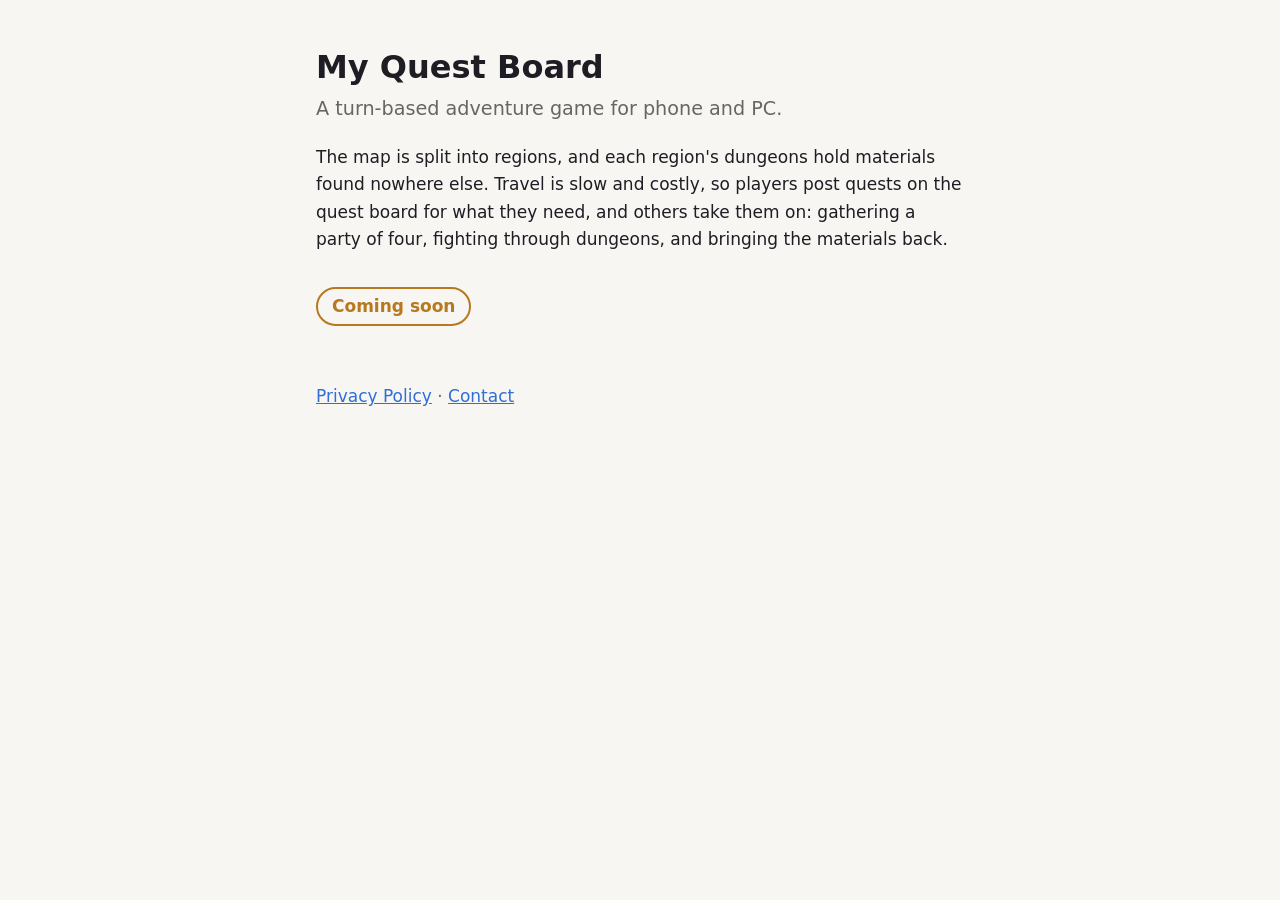
==== index.html @ 31dd6682 "Home page and privacy policy" ====
<!doctype html>
<html lang="en">
<head>
<meta charset="utf-8">
<meta name="viewport" content="width=device-width, initial-scale=1">
<title>My Quest Board</title>
<meta name="description" content="A turn-based adventure game for phone and PC. Post quests, run dungeons, and trade across the map.">
<link rel="stylesheet" href="style.css">
</head>
<body>
<main>
<h1>My Quest Board</h1>
<p class="lead">A turn-based adventure game for phone and PC.</p>
<p>The map is split into regions, and each region's dungeons hold materials found nowhere else. Travel is slow and costly, so players post quests on the quest board for what they need, and others take them on: gathering a party of four, fighting through dungeons, and bringing the materials back.</p>
<p class="badge">Coming soon</p>
<footer>
  <a href="privacy.html">Privacy Policy</a> ·
  <a href="mailto:adamayers@myquestboard.com">Contact</a>
</footer>
</main>
</body>
</html>
---- style.css ----
:root {
  --bg: #f7f6f2;
  --text: #1f1d24;
  --muted: #666;
  --link: #2f6fd6;
  --accent: #b7791f;
}
@media (prefers-color-scheme: dark) {
  :root {
    --bg: #121117;
    --text: #ecebf0;
    --muted: #9d97b1;
    --link: #7fb0ff;
    --accent: #e0a84a;
  }
}
* { box-sizing: border-box; }
body {
  margin: 0;
  background: var(--bg);
  color: var(--text);
  font: 17px/1.6 system-ui, -apple-system, "Segoe UI", Roboto, sans-serif;
}
main { max-width: 680px; margin: 0 auto; padding: 48px 16px 64px; }
h1 { font-size: 2rem; line-height: 1.2; margin: 0 0 8px; }
h2 { font-size: 1.2rem; margin: 32px 0 8px; }
a { color: var(--link); }
ul { padding-left: 1.2em; }
li { margin-bottom: 6px; }
.lead { font-size: 1.2rem; color: var(--muted); margin-top: 0; }
.muted, .crumb { color: var(--muted); }
.crumb { margin: 0 0 16px; }
.crumb a { text-decoration: none; }
.badge {
  display: inline-block;
  border: 2px solid var(--accent);
  color: var(--accent);
  border-radius: 999px;
  padding: 4px 14px;
  font-weight: 700;
}
footer { margin-top: 40px; color: var(--muted); }
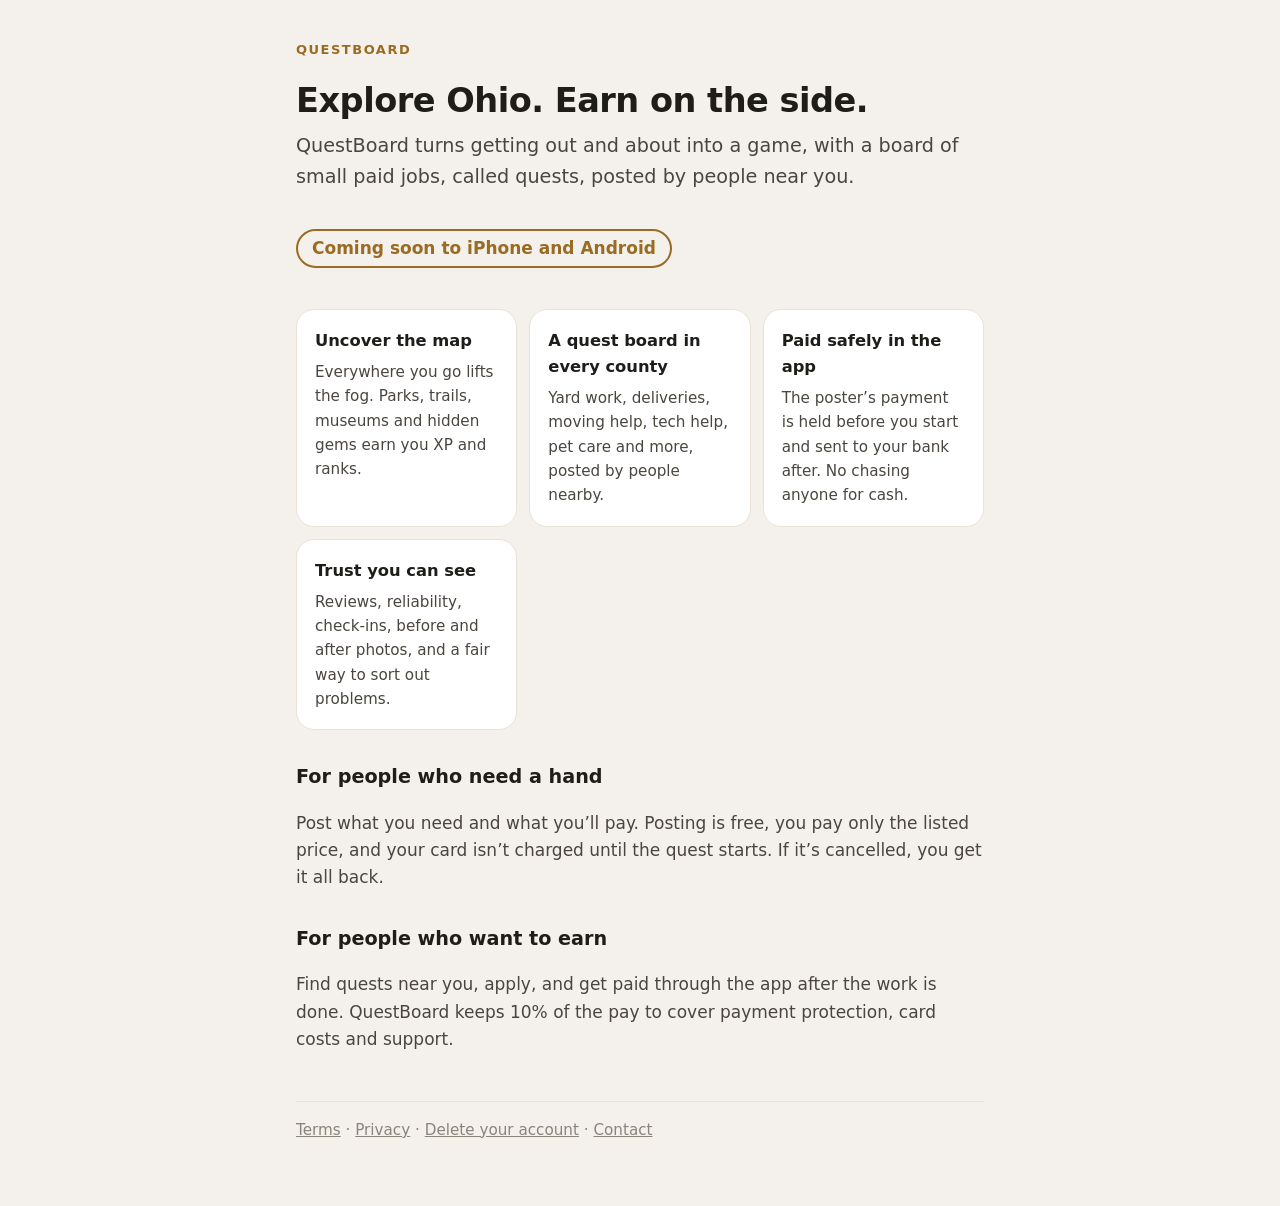
==== commit 9bed00e4: "Replace the old game site with QuestBoard - Home page for QuestBoard (exploring Ohio and local paid " ====
--- a/index.html
+++ b/index.html
@@ -3,18 +3,46 @@
 <head>
 <meta charset="utf-8">
 <meta name="viewport" content="width=device-width, initial-scale=1">
-<title>My Quest Board</title>
-<meta name="description" content="A turn-based adventure game for phone and PC. Post quests, run dungeons, and trade across the map.">
-<link rel="stylesheet" href="style.css">
+<title>QuestBoard</title>
+<meta name="description" content="Explore Ohio and earn on the side. Uncover the map, visit places worth seeing, and pick up paid quests posted by people nearby.">
+<link rel="stylesheet" href="/style.css">
 </head>
 <body>
 <main>
-<h1>My Quest Board</h1>
-<p class="lead">A turn-based adventure game for phone and PC.</p>
-<p>The map is split into regions, and each region's dungeons hold materials found nowhere else. Travel is slow and costly, so players post quests on the quest board for what they need, and others take them on: gathering a party of four, fighting through dungeons, and bringing the materials back.</p>
-<p class="badge">Coming soon</p>
+<p class="brand">QuestBoard</p>
+<h1>Explore Ohio. Earn on the side.</h1>
+<p class="lead">QuestBoard turns getting out and about into a game, with a board of small paid jobs, called quests, posted by people near you.</p>
+<p class="badge">Coming soon to iPhone and Android</p>
+
+<div class="cards">
+  <div class="card">
+    <h3>Uncover the map</h3>
+    <p>Everywhere you go lifts the fog. Parks, trails, museums and hidden gems earn you XP and ranks.</p>
+  </div>
+  <div class="card">
+    <h3>A quest board in every county</h3>
+    <p>Yard work, deliveries, moving help, tech help, pet care and more, posted by people nearby.</p>
+  </div>
+  <div class="card">
+    <h3>Paid safely in the app</h3>
+    <p>The poster’s payment is held before you start and sent to your bank after. No chasing anyone for cash.</p>
+  </div>
+  <div class="card">
+    <h3>Trust you can see</h3>
+    <p>Reviews, reliability, check-ins, before and after photos, and a fair way to sort out problems.</p>
+  </div>
+</div>
+
+<h2>For people who need a hand</h2>
+<p>Post what you need and what you’ll pay. Posting is free, you pay only the listed price, and your card isn’t charged until the quest starts. If it’s cancelled, you get it all back.</p>
+
+<h2>For people who want to earn</h2>
+<p>Find quests near you, apply, and get paid through the app after the work is done. QuestBoard keeps 10% of the pay to cover payment protection, card costs and support.</p>
+
 <footer>
-  <a href="privacy.html">Privacy Policy</a> ·
+  <a href="/terms.html">Terms</a> ·
+  <a href="/privacy.html">Privacy</a> ·
+  <a href="/delete-account.html">Delete your account</a> ·
   <a href="mailto:adamayers@myquestboard.com">Contact</a>
 </footer>
 </main>
--- a/style.css
+++ b/style.css
@@ -1,17 +1,23 @@
 :root {
-  --bg: #f7f6f2;
-  --text: #1f1d24;
-  --muted: #666;
-  --link: #2f6fd6;
-  --accent: #b7791f;
+  --bg: #f4f1ec;
+  --card: #ffffff;
+  --text: #1f1d1a;
+  --soft: #4a463f;
+  --muted: #8a847a;
+  --line: #e8e2d8;
+  --accent: #9a6b22;
+  --on-accent: #ffffff;
 }
 @media (prefers-color-scheme: dark) {
   :root {
-    --bg: #121117;
-    --text: #ecebf0;
-    --muted: #9d97b1;
-    --link: #7fb0ff;
-    --accent: #e0a84a;
+    --bg: #14120f;
+    --card: #1d1a16;
+    --text: #f3eee6;
+    --soft: #cfc6b8;
+    --muted: #9a917f;
+    --line: #2e2a24;
+    --accent: #ffc94a;
+    --on-accent: #241a07;
   }
 }
 * { box-sizing: border-box; }
@@ -21,22 +27,57 @@
   color: var(--text);
   font: 17px/1.6 system-ui, -apple-system, "Segoe UI", Roboto, sans-serif;
 }
-main { max-width: 680px; margin: 0 auto; padding: 48px 16px 64px; }
-h1 { font-size: 2rem; line-height: 1.2; margin: 0 0 8px; }
+main { max-width: 720px; margin: 0 auto; padding: 40px 16px 64px; }
+.brand {
+  margin: 0 0 20px;
+  font-size: 13px;
+  font-weight: 800;
+  letter-spacing: 1.5px;
+  text-transform: uppercase;
+  color: var(--accent);
+}
+.brand a { color: inherit; text-decoration: none; }
+h1 { font-size: 2.1rem; line-height: 1.2; margin: 0 0 10px; letter-spacing: -0.5px; }
 h2 { font-size: 1.2rem; margin: 32px 0 8px; }
-a { color: var(--link); }
+h3 { font-size: 1.02rem; margin: 20px 0 4px; }
+p, li { color: var(--soft); }
+strong { color: var(--text); }
+a { color: var(--accent); }
 ul { padding-left: 1.2em; }
 li { margin-bottom: 6px; }
-.lead { font-size: 1.2rem; color: var(--muted); margin-top: 0; }
-.muted, .crumb { color: var(--muted); }
-.crumb { margin: 0 0 16px; }
-.crumb a { text-decoration: none; }
+.lead { font-size: 1.2rem; margin-top: 0; }
+.muted { color: var(--muted); }
+.note {
+  padding: 12px 16px;
+  border-radius: 14px;
+  background: var(--card);
+  border: 1px solid var(--line);
+  color: var(--soft);
+  font-size: 0.95rem;
+}
 .badge {
   display: inline-block;
   border: 2px solid var(--accent);
   color: var(--accent);
   border-radius: 999px;
   padding: 4px 14px;
-  font-weight: 700;
+  font-weight: 800;
 }
-footer { margin-top: 40px; color: var(--muted); }
+.cards { display: grid; grid-template-columns: repeat(auto-fit, minmax(200px, 1fr)); gap: 12px; margin: 24px 0; }
+.card { padding: 18px; border-radius: 18px; background: var(--card); border: 1px solid var(--line); }
+.card h3 { margin: 0 0 6px; }
+.card p { margin: 0; font-size: 0.95rem; }
+.button {
+  display: inline-block;
+  background: var(--accent);
+  color: var(--on-accent);
+  text-decoration: none;
+  font-weight: 800;
+  border-radius: 14px;
+  padding: 13px 22px;
+  border: 0;
+  font-size: 1rem;
+  cursor: pointer;
+}
+footer { margin-top: 48px; padding-top: 16px; border-top: 1px solid var(--line); color: var(--muted); font-size: 0.95rem; }
+footer a { color: var(--muted); }
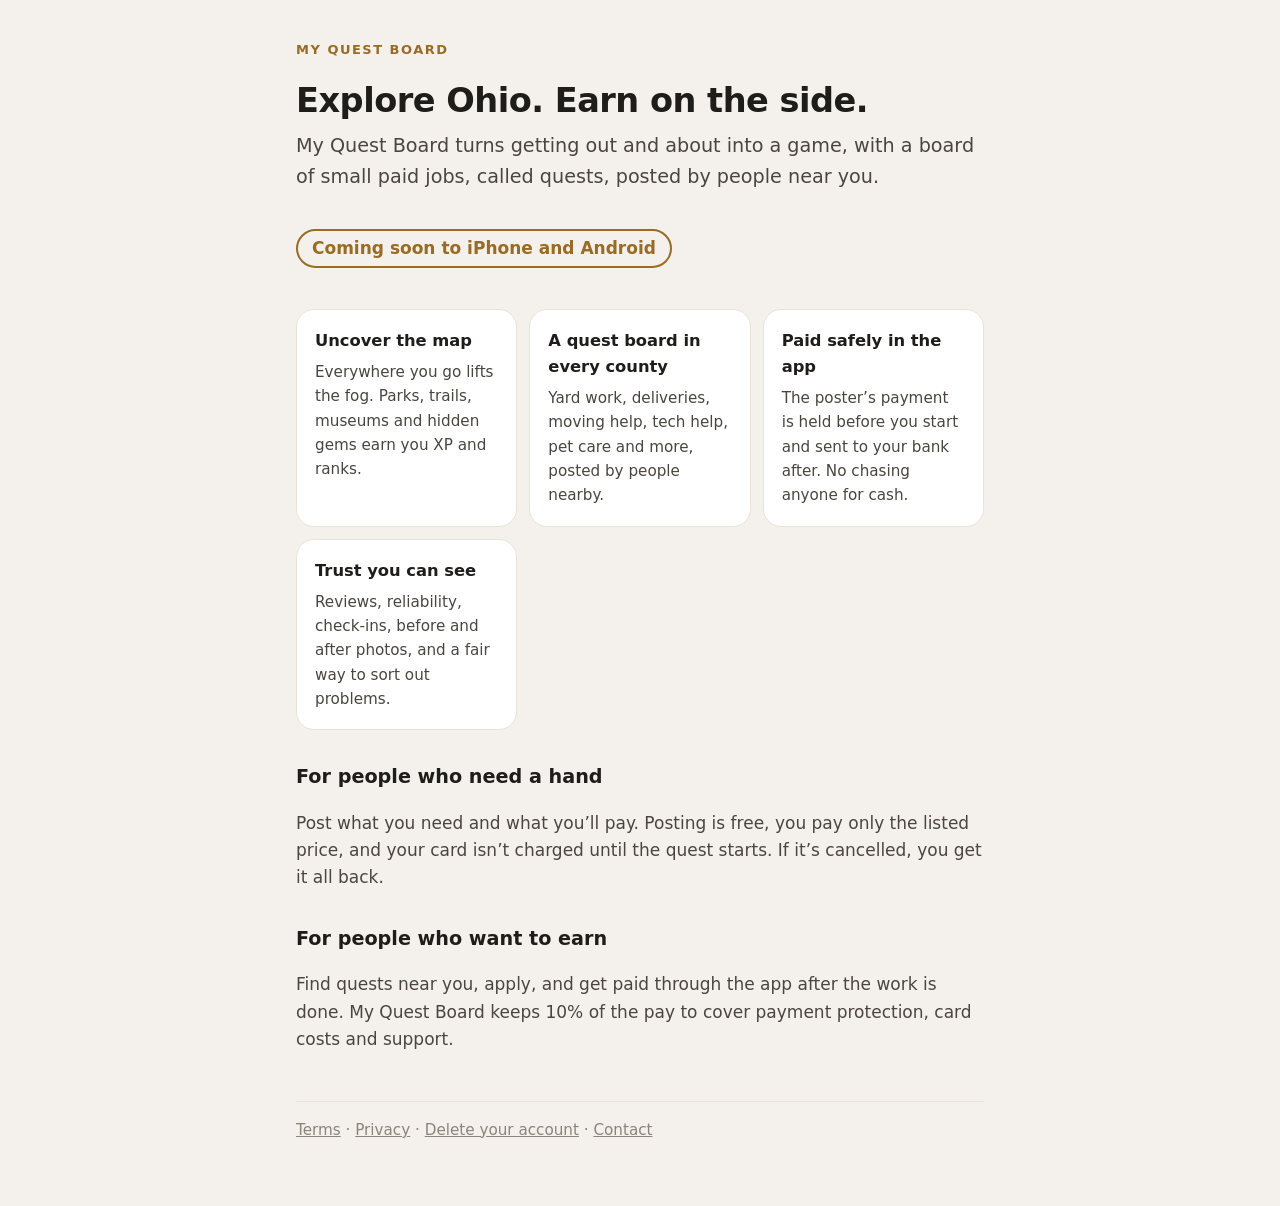
==== commit cca4cc13: "Call it My Quest Board throughout Co-Authored-By: Claude Opus 5.5 <noreply@anthropic.com>" ====
--- a/index.html
+++ b/index.html
@@ -3,15 +3,15 @@
 <head>
 <meta charset="utf-8">
 <meta name="viewport" content="width=device-width, initial-scale=1">
-<title>QuestBoard</title>
+<title>My Quest Board</title>
 <meta name="description" content="Explore Ohio and earn on the side. Uncover the map, visit places worth seeing, and pick up paid quests posted by people nearby.">
 <link rel="stylesheet" href="/style.css">
 </head>
 <body>
 <main>
-<p class="brand">QuestBoard</p>
+<p class="brand">My Quest Board</p>
 <h1>Explore Ohio. Earn on the side.</h1>
-<p class="lead">QuestBoard turns getting out and about into a game, with a board of small paid jobs, called quests, posted by people near you.</p>
+<p class="lead">My Quest Board turns getting out and about into a game, with a board of small paid jobs, called quests, posted by people near you.</p>
 <p class="badge">Coming soon to iPhone and Android</p>
 
 <div class="cards">
@@ -37,7 +37,7 @@
 <p>Post what you need and what you’ll pay. Posting is free, you pay only the listed price, and your card isn’t charged until the quest starts. If it’s cancelled, you get it all back.</p>
 
 <h2>For people who want to earn</h2>
-<p>Find quests near you, apply, and get paid through the app after the work is done. QuestBoard keeps 10% of the pay to cover payment protection, card costs and support.</p>
+<p>Find quests near you, apply, and get paid through the app after the work is done. My Quest Board keeps 10% of the pay to cover payment protection, card costs and support.</p>
 
 <footer>
   <a href="/terms.html">Terms</a> ·
